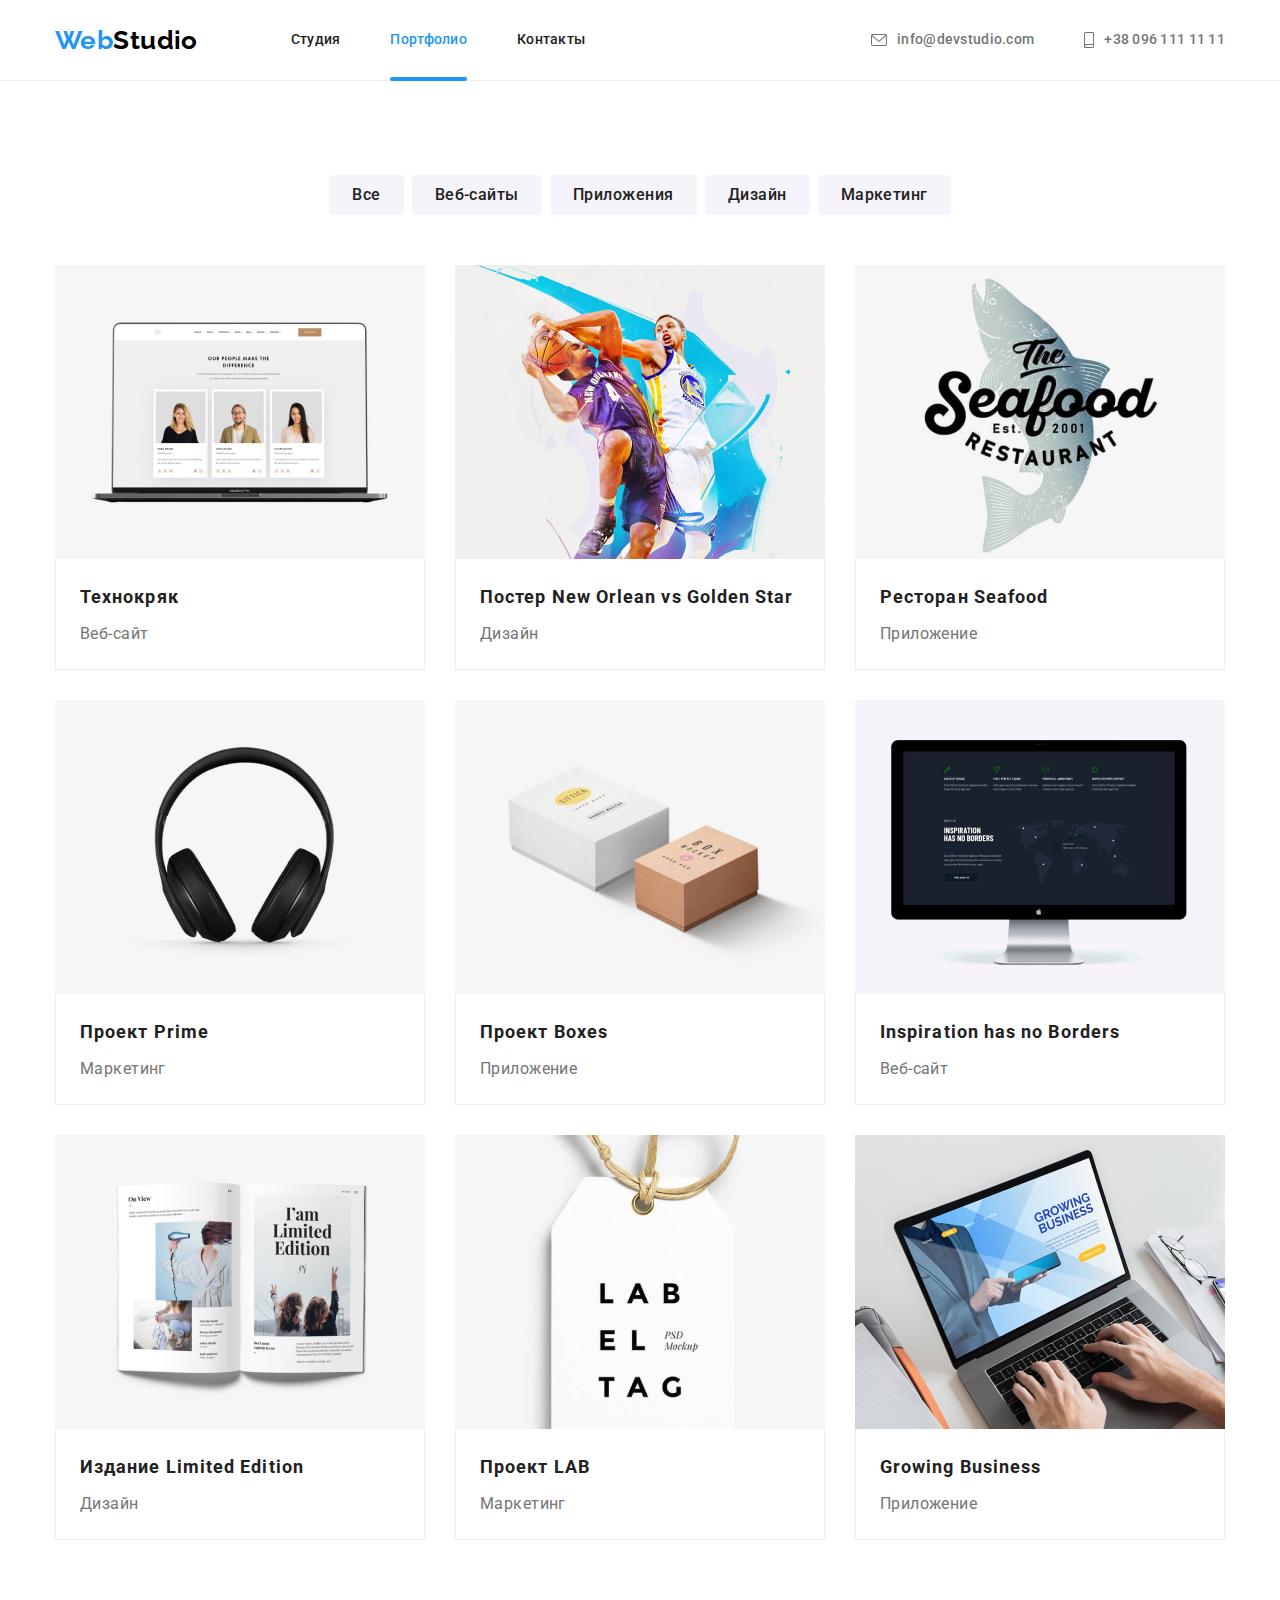
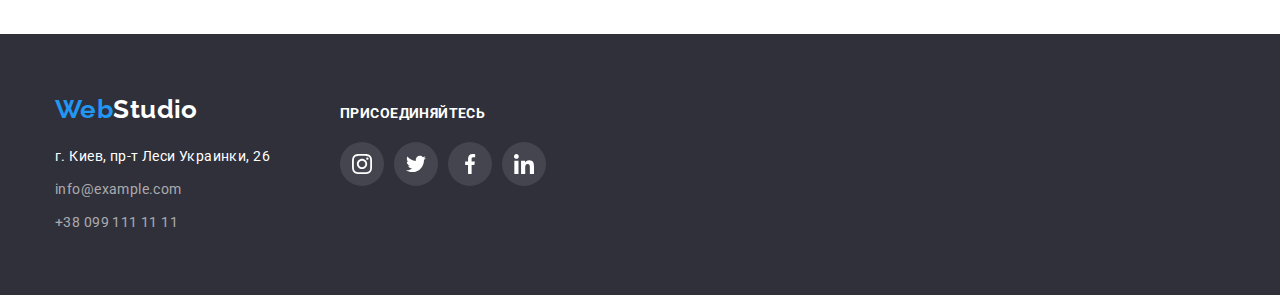
==== portfolio.html @ 576c36a4 "Добавляет файлы в репозиторий" ====
<!DOCTYPE html>
<html lang="ru">
  <head>
    <meta charset="UTF-8" />
    <meta http-equiv="X-UA-Compatible" content="IE=edge" />
    <meta name="viewport" content="width=device-width, initial-scale=1.0" />
    <link rel="preconnect" href="https://fonts.googleapis.com" />
    <link rel="preconnect" href="https://fonts.gstatic.com" crossorigin />
    <link
      href="https://fonts.googleapis.com/css2?family=Raleway:wght@700&family=Roboto:wght@400;500;700;900&display=swap"
      rel="stylesheet"
    />
    <title>Document</title>
    <link
      rel="stylesheet"
      href="https://cdnjs.cloudflare.com/ajax/libs/modern-normalize/1.1.0/modern-normalize.min.css"
    />
    <link rel="stylesheet" href="./css/styles.css" />
  </head>
  <body>
    <!--Верхняя линия/навигация-->
    <header class="header">
      <div class="conteiner header-conteiner">
        <nav class="header-nav">
          <a href="/" class="logo"
            >Web<span class="logo-header">Studio</span>
          </a>
          <ul class="list menu-nav">
            <li class="item">
              <a href="./index.html" class="link">Студия</a>
            </li>
            <li class="item">
              <a href="./portfolio.html" class="link current">Портфолио</a>
            </li>
            <li class="item"><a href="" class="link">Контакты</a></li>
          </ul>
        </nav>
        <ul class="list contacts">
          <li class="item">
            <a href="mailto:info@devstudio.com" class="contact-link">
              <svg class="icon" width="16" height="14">
                <use href="./img/icons.svg#icon-envelope"></use>
              </svg>
              info@devstudio.com</a
            >
          </li>
          <li class="item">
            <a href="tel:+380961111111" class="contact-link">
              <svg class="icon" width="10" height="16">
                <use href="./img/icons.svg#icon-smartphone"></use>
              </svg>
              +38 096 111 11 11</a
            >
          </li>
        </ul>
      </div>
    </header>
    <!--Уникальный контент-->
    <main>
      <section class="section">
        <div class="conteiner">
          <h1 class="visually-hidden">портфолио</h1>
          <ul class="list filter">
            <li class="filter-item">
              <button type="button" class="filter-btn">Все</button>
            </li>
            <li class="filter-item">
              <button type="button" class="filter-btn">Веб-сайты</button>
            </li>
            <li class="filter-item">
              <button type="button" class="filter-btn">Приложения</button>
            </li>
            <li class="filter-item">
              <button type="button" class="filter-btn">Дизайн</button>
            </li>
            <li class="filter-item">
              <button type="button" class="filter-btn">Маркетинг</button>
            </li>
          </ul>
          <ul class="list portfolio-list">
            <li class="portfolio-item">
              <a href="" class="portfolio-link">
                <div class="portfolio-content">
                  <div class="desc-wrap">
                    <img
                      src="./img/project1.jpg"
                      alt="Страница Веб-сайта"
                      width="370"
                      class="portf"
                    />
                    <p class="product-desc">
                      Ресурс предлагает комплексные предложения с разным уровнем
                      функционала и сервисов. Все эт о позволит посетителю
                      получить исчерпывающие сведения о компании или частном
                      лице.
                    </p>
                  </div>
                  <div class="portfolio-desc">
                    <h2 class="portfolio-title">Технокряк</h2>
                    <p class="portfolio-text">Веб-сайт</p>
                  </div>
                </div>
              </a>
            </li>
            <li class="portfolio-item">
              <a href="" class="portfolio-link">
                <div class="portfolio-content">
                  <div class="desc-wrap">
                    <img
                      src="./img/project2.jpg"
                      alt="Баскетболисты в прыжке"
                      width="370"
                    />
                    <p class="product-desc">
                      Ресурс предлагает комплексные предложения с разным уровнем
                      функционала и сервисов. Все эт о позволит посетителю
                      получить исчерпывающие сведения о компании или частном
                      лице.
                    </p>
                  </div>
                  <div class="portfolio-desc">
                    <h2 class="portfolio-title">
                      Постер New Orlean vs Golden Star
                    </h2>
                    <p class="portfolio-text">Дизайн</p>
                  </div>
                </div>
              </a>
            </li>
            <li class="portfolio-item">
              <a href="" class="portfolio-link">
                <div class="portfolio-content">
                  <div class="desc-wrap">
                    <img
                      src="./img/project3.jpg"
                      alt="Логотип ресторана с рыбой"
                      width="370"
                    />
                    <p class="product-desc">
                      Ресурс предлагает комплексные предложения с разным уровнем
                      функционала и сервисов. Все эт о позволит посетителю
                      получить исчерпывающие сведения о компании или частном
                      лице.
                    </p>
                  </div>
                  <div class="portfolio-desc">
                    <h2 class="portfolio-title">Ресторан Seafood</h2>
                    <p class="portfolio-text">Приложение</p>
                  </div>
                </div>
              </a>
            </li>
            <li class="portfolio-item">
              <a href="" class="portfolio-link">
                <div class="portfolio-content">
                  <div class="desc-wrap">
                    <img
                      src="./img/project4.jpg"
                      alt="Черные наушники"
                      width="370"
                    />
                    <p class="product-desc">
                      Ресурс предлагает комплексные предложения с разным уровнем
                      функционала и сервисов. Все эт о позволит посетителю
                      получить исчерпывающие сведения о компании или частном
                      лице.
                    </p>
                  </div>
                  <div class="portfolio-desc">
                    <h2 class="portfolio-title">Проект Prime</h2>
                    <p class="portfolio-text">Маркетинг</p>
                  </div>
                </div>
              </a>
            </li>
            <li class="portfolio-item">
              <a href="" class="portfolio-link">
                <div class="portfolio-content">
                  <div class="desc-wrap">
                    <img
                      src="./img/project5.jpg"
                      alt="Две коробочки"
                      width="370"
                    />
                    <p class="product-desc">
                      Ресурс предлагает комплексные предложения с разным уровнем
                      функционала и сервисов. Все эт о позволит посетителю
                      получить исчерпывающие сведения о компании или частном
                      лице.
                    </p>
                  </div>
                  <div class="portfolio-desc">
                    <h2 class="portfolio-title">Проект Boxes</h2>
                    <p class="portfolio-text">Приложение</p>
                  </div>
                </div>
              </a>
            </li>
            <li class="portfolio-item">
              <a href="" class="portfolio-link">
                <div class="portfolio-content">
                  <div class="desc-wrap">
                    <img
                      src="./img/project6.jpg"
                      alt="Монитор с информацией"
                      width="370"
                    />
                    <p class="product-desc">
                      Ресурс предлагает комплексные предложения с разным уровнем
                      функционала и сервисов. Все эт о позволит посетителю
                      получить исчерпывающие сведения о компании или частном
                      лице.
                    </p>
                  </div>
                  <div class="portfolio-desc">
                    <h2 class="portfolio-title">Inspiration has no Borders</h2>
                    <p class="portfolio-text">Веб-сайт</p>
                  </div>
                </div>
              </a>
            </li>
            <li class="portfolio-item">
              <a href="" class="portfolio-link">
                <div class="portfolio-content">
                  <div class="desc-wrap">
                    <img
                      src="./img/project7.jpg"
                      alt="Разворот журнала"
                      width="370"
                    />
                    <p class="product-desc">
                      Ресурс предлагает комплексные предложения с разным уровнем
                      функционала и сервисов. Все эт о позволит посетителю
                      получить исчерпывающие сведения о компании или частном
                      лице.
                    </p>
                  </div>
                  <div class="portfolio-desc">
                    <h2 class="portfolio-title">Издание Limited Edition</h2>
                    <p class="portfolio-text">Дизайн</p>
                  </div>
                </div>
              </a>
            </li>
            <li class="portfolio-item">
              <a href="" class="portfolio-link">
                <div class="portfolio-content">
                  <div class="desc-wrap">
                    <img
                      src="./img/project8.jpg"
                      alt="Лейба с надписью"
                      width="370"
                    />
                    <p class="product-desc">
                      Ресурс предлагает комплексные предложения с разным уровнем
                      функционала и сервисов. Все эт о позволит посетителю
                      получить исчерпывающие сведения о компании или частном
                      лице.
                    </p>
                  </div>
                  <div class="portfolio-desc">
                    <h2 class="portfolio-title">Проект LAB</h2>
                    <p class="portfolio-text">Маркетинг</p>
                  </div>
                </div>
              </a>
            </li>
            <li class="portfolio-item">
              <a href="" class="portfolio-link">
                <div class="portfolio-content">
                  <div class="desc-wrap">
                    <img
                      src="./img/project9.jpg"
                      alt="Реклама на ноутбуке"
                      width="370"
                    />
                    <p class="product-desc">
                      Ресурс предлагает комплексные предложения с разным уровнем
                      функционала и сервисов. Все эт о позволит посетителю
                      получить исчерпывающие сведения о компании или частном
                      лице.
                    </p>
                  </div>
                  <div class="portfolio-desc">
                    <h2 class="portfolio-title">Growing Business</h2>
                    <p class="portfolio-text">Приложение</p>
                  </div>
                </div>
              </a>
            </li>
          </ul>
        </div>
      </section>
    </main>
    <!--Подвал-->
    <footer class="footer">
      <div class="conteiner footer-content">
        <div class="contact-address">
          <a href="/" class="logo bottom-logo"
            >Web<span class="logo-footer">Studio</span>
          </a>
          <address class="location">г. Киев, пр-т Леси Украинки, 26</address>
          <ul class="list footer-contacts">
            <li class="contact-item">
              <a href="mailto:info@example.com" class="footer-link"
                >info@example.com</a
              >
            </li>
            <li class="contact-item">
              <a href="tel:+380991111111" class="footer-link"
                >+38 099 111 11 11</a
              >
            </li>
          </ul>
        </div>
        <div class="soc-icon-footer">
          <h2 class="title-footer">присоединяйтесь</h2>
          <ul class="list soc-icon-list">
            <li class="soc-icon-item">
              <a href="" class="soc-icon-link social-link">
                <svg class="soc-icon" width="20" height="20">
                  <use href="./img/icons.svg#icon-instagram"></use>
                </svg>
              </a>
            </li>
            <li class="soc-icon-item">
              <a href="" class="soc-icon-link social-link">
                <svg class="soc-icon" width="20" height="20">
                  <use href="./img/icons.svg#icon-twitter"></use>
                </svg>
              </a>
            </li>
            <li class="soc-icon-item">
              <a href="" class="soc-icon-link social-link">
                <svg class="soc-icon" width="20" height="20">
                  <use href="./img/icons.svg#icon-facebook"></use>
                </svg>
              </a>
            </li>
            <li class="soc-icon-item">
              <a href="" class="soc-icon-link social-link">
                <svg class="soc-icon" width="20" height="20">
                  <use href="./img/icons.svg#icon-linkedin"></use>
                </svg>
              </a>
            </li>
          </ul>
        </div>
      </div>
    </footer>
  </body>
</html>
---- css/styles.css ----
/* основной цвет текста #212121 */
/* вторичный цвет текста #757575 */
/* акцент #2196F3 */
/* цвет активной кнопки #188CE8 */
/* цвет фона #FFFFFF */
/* цвет заливки секции #2F303A
            #F5F4FA */

:root {
  --primary-text-color: #757575;
  --title-text-color: #212121;
  --second-text-color: #ffffff;
  --accent-color: #2196f3;
  --main-backgr-color: #ffffff;
  --special-backgr-color: #2f303a;
  --portfolio-backgr-color: #f5f4fa;
  --link-color: #afb1b8;
}

p,
h1,
h2,
h3,
h4 {
  margin: 0;
}
img {
  display: block;
  max-width: 100%;
  height: auto;
}

body {
  color: var(--primary-text-color);
  background-color: var(--main-backgr-color);

  font-family: "Roboto", sans-serif;
  font-size: 14px;
  letter-spacing: 0.03em;
}

.list {
  padding: 0;
  margin: 0;
  list-style: none;
}

.visually-hidden {
  position: absolute;
  white-space: nowrap;
  width: 1px;
  height: 1px;
  overflow: hidden;
  border: 0;
  padding: 0;
  clip: rect(0 0 0 0);
  clip-path: inset(50%);
  margin: -1px;
}

/*------------------ВЕРХНЯЯ ЛИНИЯ----------------- */

.conteiner {
  margin-left: auto;
  margin-right: auto;
  width: 1200px;
  padding: 0 15px;
  /* outline: 2px solid red; */
}

.header {
  border-bottom: 1px solid #ececec;
}

.header-conteiner {
  display: flex;
  align-items: center;
}

.header-nav {
  display: flex;
  align-items: center;
}

.menu-nav {
  display: flex;
  margin-left: 93px;
}

.item:not(:last-child) {
  margin-right: 50px;
}

.contacts {
  display: flex;
  margin-left: auto;
}

.logo {
  color: var(--accent-color);
  text-decoration: none;

  font-family: "Raleway", sans-serif;
  font-weight: 700;
  font-size: 26px;
  line-height: 1.19;
}

.logo-header {
  color: #000000;
}

.menu-nav,
.contacts {
  font-weight: 500;
  line-height: 1.14;
  letter-spacing: 0.02em;
}

.link {
  display: block;
  padding: 32px 0;

  color: var(--title-text-color);
  text-decoration: none;

  transition: color 250ms cubic-bezier(0.4, 0, 0.2, 1);
}

.link:hover,
.link:focus,
.contact-link:hover,
.contact-link:focus {
  color: var(--accent-color);
}

.current {
  position: relative;
  color: var(--accent-color);
}

.current::after {
  display: block;
  content: "";
  position: absolute;
  bottom: 0;
  transform: translateY(1px);
  width: 100%;
  height: 4px;
  background: #2196f3;
  border-radius: 2px;
}

.contact-link {
  display: flex;
  align-items: center;
  padding: 32px 0;

  color: var(--primary-text-color);
  text-decoration: none;

  transition: color 250ms cubic-bezier(0.4, 0, 0.2, 1);
}

.icon {
  margin-right: 10px;
  fill: currentColor;
}

/* --------------------СЕКЦИЯ ШАПКА---------------------- */

.hero {
  max-width: 1600px;
  height: 600px;
  margin-left: auto;
  margin-right: auto;
  background-color: var(--special-backgr-color);
  text-align: center;
  padding: 200px 0;
  background-image: linear-gradient(
      rgba(47, 48, 58, 0.4),
      rgba(47, 48, 58, 0.4)
    ),
    url("../img/hero.jpg");
  background-repeat: no-repeat;
  background-position: center;
  background-size: cover;
}

.hero-title {
  max-width: 696px;
  margin: 0 auto 30px;

  color: var(--second-text-color);

  font-weight: 900;
  font-size: 44px;
  line-height: 1.36;
  letter-spacing: 0.06em;
  text-transform: uppercase;
  text-align: center;
}

.hero-btn {
  color: var(--second-text-color);
  background-color: var(--accent-color);
  cursor: pointer;

  font-weight: 700;
  font-size: 16px;
  line-height: 1.88;
  letter-spacing: 0.06em;
  border-radius: 4px;
  padding: 10px 32px;
  min-width: 200px;
  border: 1px solid transparent;

  transition-property: background-color;
  transition-duration: 250ms;
  transition-timing-function: cubic-bezier(0.4, 0, 0.2, 1);
}

.hero-btn:hover,
.hero-btn:focus {
  background-color: #188ce8;
}

/* -------------------СЕКЦИИ------------------ */

.section {
  padding-top: 94px;
  padding-bottom: 94px;
}

.benefits-list {
  display: flex;
  margin-left: -30px;
}

.benefits-item {
  width: calc(100% / 4 - 30px);
  margin-left: 30px;
}

.place-icon {
  display: flex;
  width: 100%;
  height: 120px;
  align-items: center;
  justify-content: center;

  background-color: var(--portfolio-backgr-color);
  border-radius: 4px;
  margin-bottom: 30px;
}

.benefits-title {
  margin-bottom: 10px;
  color: var(--title-text-color);

  font-size: 14px;
  line-height: 1.14;
  text-transform: uppercase;
}

.benefits-text {
  line-height: 1.71;
}

.work {
  padding-top: 0;
}

.work-list {
  display: flex;
  margin-left: -30px;
}

.work-item {
  width: calc(100% / 3 - 30px);
  margin-left: 30px;
}

.work-desc {
  position: relative;
}

.work-text {
  position: absolute;
  bottom: 0;
  width: 100%;
  padding: 27px 0;
  color: var(--second-text-color);
  background-color: rgba(47, 48, 58, 0.8);

  font-weight: 700;
  font-size: 14px;
  line-height: 1.14;
  text-transform: uppercase;
  text-align: center;
}

.work-title,
.team-title,
.clients-title {
  margin-bottom: 50px;
  color: var(--title-text-color);

  font-size: 36px;
  line-height: 1.16;
  text-align: center;
}

/* ---------------------СЕКЦИЯ КОМАНДА--------------------- */

.team {
  background-color: var(--portfolio-backgr-color);
}

.team-list {
  display: flex;
  margin: -15px;
}

.team-card {
  flex-basis: calc(100% / 4 - 30px);
  margin: 15px;

  box-shadow: 0px 1px 3px rgba(0, 0, 0, 0.12), 0px 1px 1px rgba(0, 0, 0, 0.14),
    0px 2px 1px rgba(0, 0, 0, 0.2);
  border-radius: 0px 0px 4px 4px;
}

.team-card {
  background-color: var(--main-backgr-color);
}

.team-desc {
  padding: 30px 0;
}

.team-name {
  margin-bottom: 10px;
  color: var(--title-text-color);

  font-weight: 500;
  font-size: 16px;
  line-height: 1.19;
  text-align: center;
}

.team-prof {
  margin-bottom: 16px;
  font-size: 16px;
  line-height: 1.19;
  text-align: center;
}

.soc-icon-list {
  display: flex;
  justify-content: center;
}

.soc-icon-item {
  width: 44px;
  height: 44px;
  margin-left: 10px;
}

.soc-icon-item:first-child {
  margin-left: 0;
}

.soc-icon-link {
  display: flex;
  align-items: center;
  justify-content: center;
  width: 100%;
  height: 100%;
  border-radius: 50%;
  color: var(--link-color);

  transition-property: background-color, color;
  transition-duration: 250ms;
  transition-timing-function: cubic-bezier(0.4, 0, 0.2, 1);
}

.soc-icon {
  fill: currentColor;
}

.soc-icon-link:hover,
.soc-icon-link:focus {
  background-color: var(--accent-color);
  color: var(--second-text-color);
}

/* ---------------------СЕКЦИЯ КЛИЕНТЫ--------------------- */

.clients-icon-list {
  display: flex;
  justify-content: center;
}

.clients-icon-item {
  width: 170px;
  height: 92px;
}

.clients-icon-item + .clients-icon-item {
  margin-left: 30px;
}

.clients-icon-link {
  display: flex;
  align-items: center;
  justify-content: center;
  width: 100%;
  height: 100%;
  border-radius: 4px;
  color: var(--link-color);
  border: 1px solid var(--link-color);

  transition: color 250ms cubic-bezier(0.4, 0, 0.2, 1),
    border 250ms cubic-bezier(0.4, 0, 0.2, 1);
}

.clients-icon {
  fill: currentColor;
}

.clients-icon-link:hover,
.clients-icon-link:focus {
  color: var(--accent-color);
  border: 1px solid var(--accent-color);
}
/* ---------------------ПОРТФОЛИО--------------------- */

.filter {
  display: flex;
  justify-content: center;
  margin-bottom: 50px;
}

.filter-item + .filter-item {
  margin-left: 8px;
}

.filter-btn {
  color: var(--title-text-color);
  background-color: var(--portfolio-backgr-color);
  cursor: pointer;

  font-weight: 500;
  font-size: 16px;
  line-height: 1.63;
  letter-spacing: 0.03em;
  border-radius: 4px;
  padding: 6px 22px;
  min-width: 73px;
  border: 1px solid transparent;

  transition-property: color, background-color, box-shadow;
  transition-duration: 250ms;
  transition-timing-function: cubic-bezier(0.4, 0, 0.2, 1);
}

.filter-btn:hover,
.filter-btn:focus {
  color: var(--second-text-color);
  background-color: var(--accent-color);
  box-shadow: 0px 3px 1px rgba(0, 0, 0, 0.1), 0px 1px 2px rgba(0, 0, 0, 0.08),
    0px 2px 2px rgba(0, 0, 0, 0.12);
}

.portfolio-link {
  text-decoration: none;
}

.portfolio-list {
  display: flex;
  flex-wrap: wrap;
  margin: -15px;
}

.portfolio-item {
  flex-basis: calc(100% / 3 - 30px);
  margin: 15px;
}

.desc-wrap {
  position: relative;
  overflow: hidden;
}

.product-desc {
  position: absolute;
  top: 0;

  padding: 63px 24px;
  height: 100%;
  font-size: 18px;
  line-height: 1.56;
  color: var(--second-text-color);
  background-color: rgba(33, 150, 243, 0.9);

  transform: translateY(101%);
  transition: transform 250ms cubic-bezier(0.4, 0, 0.2, 1);
}

.portfolio-link:hover .product-desc,
.portfolio-link:focus .product-desc {
  transform: translateY(0);
}

.portfolio-desc {
  padding: 20px 24px;
  border: 1px solid #eeeeee;
  border-top: 0;
}

.portfolio-title {
  margin-bottom: 4px;
  color: var(--title-text-color);

  font-size: 18px;
  line-height: 2;
  letter-spacing: 0.06em;
}

.portfolio-text {
  color: var(--primary-text-color);
  font-size: 16px;
  line-height: 1.88;
}

.portfolio-content {
  transition: box-shadow 250ms cubic-bezier(0.4, 0, 0.2, 1);
}

.portfolio-link:hover .portfolio-content,
.portfolio-link:focus .portfolio-content {
  box-shadow: 0px 1px 1px rgba(0, 0, 0, 0.12), 0px 4px 4px rgba(0, 0, 0, 0.06),
    1px 4px 6px rgba(0, 0, 0, 0.16);
}

/* -------------------ПОДВАЛ------------------- */

.footer {
  padding: 60px 0;
  background-color: var(--special-backgr-color);
}

.footer-content {
  display: flex;
  align-items: baseline;
}

.bottom-logo {
  display: inline-block;
  margin-bottom: 20px;
}

.logo-footer,
.location {
  color: var(--second-text-color);
}

.location,
.contact-item:not(:last-child) {
  margin-bottom: 9px;
}

.footer-contacts,
.location {
  font-style: normal;
  line-height: 1.71;
}

.footer-link {
  text-decoration: none;
  color: rgba(255, 255, 255, 0.6);

  transition: color 250ms cubic-bezier(0.4, 0, 0.2, 1);
}

.footer-link:hover,
.footer-link:focus {
  color: var(--accent-color);
}

.soc-icon-footer {
  margin-left: 70px;
}

.title-footer {
  margin-bottom: 20px;
  color: var(--second-text-color);

  font-size: 14px;
  line-height: 1.14;
  text-transform: uppercase;
}

.social-link {
  color: var(--second-text-color);
  background-color: rgba(100%, 100%, 100%, 10%);
}

/* --------------МОДАЛЬНОЕ ОКНО------------- */

.backdrop {
  position: fixed;
  top: 0;
  left: 0;
  width: 100%;
  height: 100%;
  background-color: rgba(0, 0, 0, 0.2);
  transition: opacity 250ms cubic-bezier(0.4, 0, 0.2, 1),
    visibility 250ms cubic-bezier(0.4, 0, 0.2, 1);
}

.backdrop.is-hidden .modal {
  transform: translate(-50%, -50%) scale(0);
}

.modal {
  position: absolute;
  top: 50%;
  left: 50%;
  transform: translate(-50%, -50%) scale(1);
  transform-origin: top left;
  width: 528px;
  min-height: 581px;
  background-color: var(--main-backgr-color);
  border-radius: 4px;
  transition: transform 250ms cubic-bezier(0.4, 0, 0.2, 1);
}

.modal-close-btn {
  position: absolute;
  top: 8px;
  right: 8px;
  cursor: pointer;

  width: 30px;
  height: 30px;
  border: 1px solid rgba(0, 0, 0, 0.1);
  border-radius: 50%;
  background-color: transparent;
  display: flex;
  align-items: center;
  justify-content: center;
}

.is-hidden {
  opacity: 0;
  visibility: hidden;
  pointer-events: none;
}

.no-scroll {
  overflow: hidden;
}
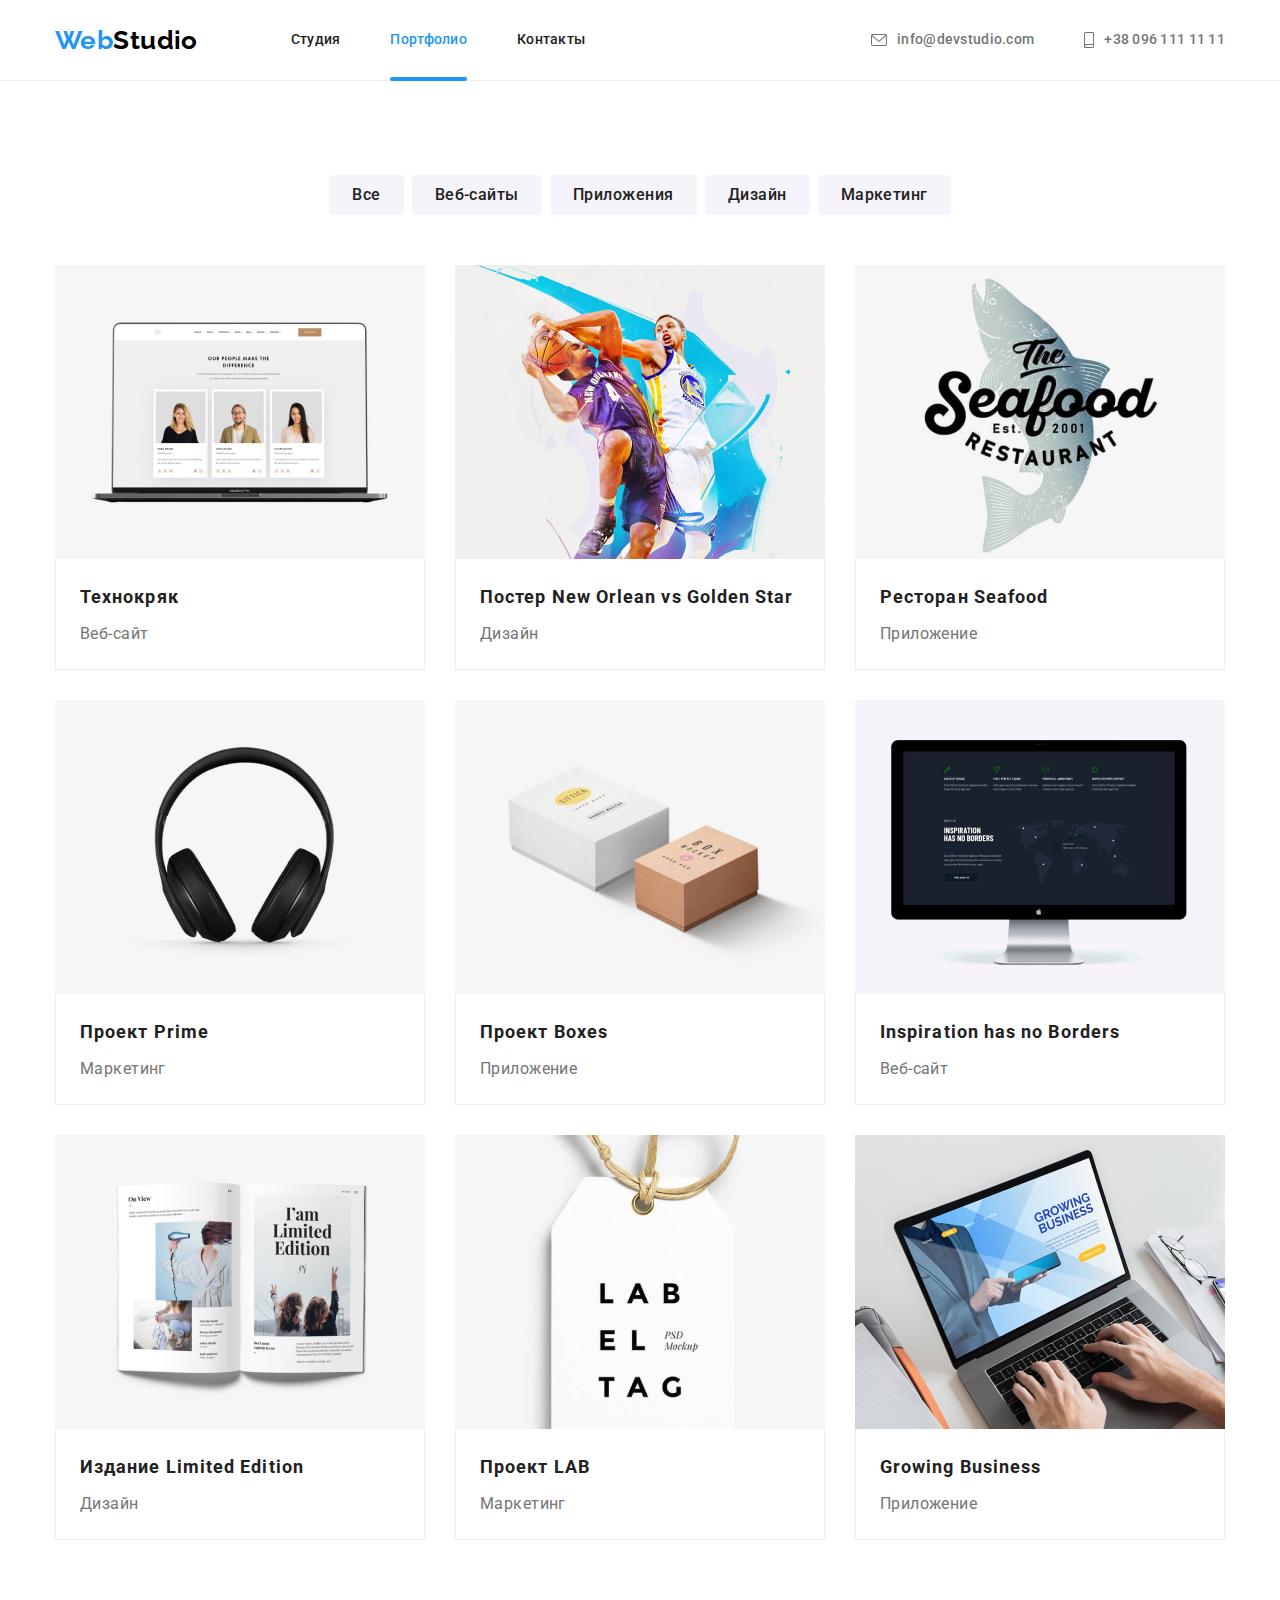
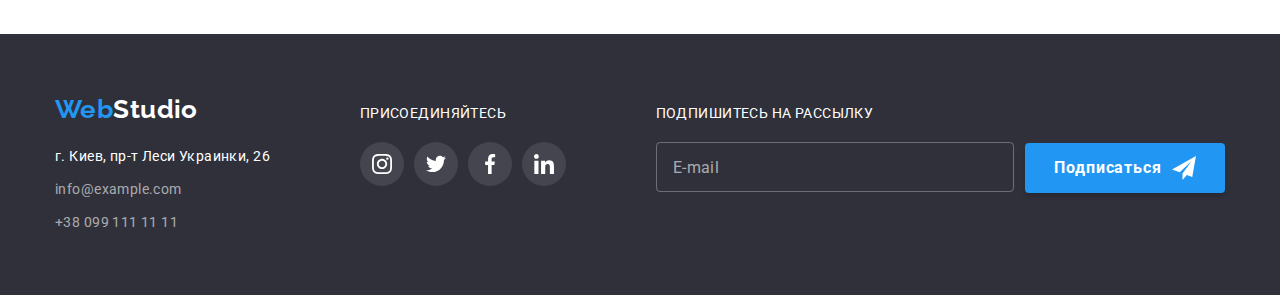
==== commit cd9f44aa: "Добавляет форму рассылки на страницу потфолио" ====
--- a/portfolio.html
+++ b/portfolio.html
@@ -314,7 +314,7 @@
           </ul>
         </div>
         <div class="soc-icon-footer">
-          <h2 class="title-footer">присоединяйтесь</h2>
+          <p class="actions-footer">присоединяйтесь</p>
           <ul class="list soc-icon-list">
             <li class="soc-icon-item">
               <a href="" class="soc-icon-link social-link">
@@ -346,6 +346,24 @@
             </li>
           </ul>
         </div>
+        <div class="newsletter">
+          <p class="actions-footer">Подпишитесь на рассылку</p>
+          <form>
+            <input
+              type="email"
+              name="user-email"
+              class="mail-input"
+              placeholder="E-mail"
+              required
+            />
+            <button type="submit" class="btn send-btn">
+              Подписаться
+              <svg class="icon-send" width="24" height="24">
+                <use href="./img/icons.svg#icon-send"></use>
+              </svg>
+            </button>
+          </form>
+        </div>
       </div>
     </footer>
   </body>
--- a/css/styles.css
+++ b/css/styles.css
@@ -201,7 +201,7 @@
   text-align: center;
 }
 
-.hero-btn {
+.btn {
   color: var(--second-text-color);
   background-color: var(--accent-color);
   cursor: pointer;
@@ -211,17 +211,16 @@
   line-height: 1.88;
   letter-spacing: 0.06em;
   border-radius: 4px;
-  padding: 10px 32px;
+  box-shadow: 0px 4px 4px rgba(0, 0, 0, 0.15);
+  padding: 10px 0;
   min-width: 200px;
-  border: 1px solid transparent;
-
-  transition-property: background-color;
-  transition-duration: 250ms;
-  transition-timing-function: cubic-bezier(0.4, 0, 0.2, 1);
-}
-
-.hero-btn:hover,
-.hero-btn:focus {
+  border: 0;
+
+  transition: background-color 250ms cubic-bezier(0.4, 0, 0.2, 1);
+}
+
+.btn:hover,
+.btn:focus {
   background-color: #188ce8;
 }
 
@@ -554,6 +553,7 @@
 .footer-content {
   display: flex;
   align-items: baseline;
+  justify-content: space-between;
 }
 
 .bottom-logo {
@@ -589,11 +589,7 @@
   color: var(--accent-color);
 }
 
-.soc-icon-footer {
-  margin-left: 70px;
-}
-
-.title-footer {
+.actions-footer {
   margin-bottom: 20px;
   color: var(--second-text-color);
 
@@ -607,7 +603,39 @@
   background-color: rgba(100%, 100%, 100%, 10%);
 }
 
-/* --------------МОДАЛЬНОЕ ОКНО------------- */
+.mail-input {
+  width: 358px;
+  height: 50px;
+  padding-left: 16px;
+
+  color: rgba(255, 255, 255, 0.6);
+  font-size: 16px;
+  line-height: 1.25;
+  letter-spacing: 0.03em;
+
+  background-color: transparent;
+  border-radius: 4px;
+  border: 1px solid rgba(255, 255, 255, 0.3);
+}
+
+.mail-input::placeholder {
+  color: rgba(255, 255, 255, 0.6);
+  font-size: 16px;
+  line-height: 1.25;
+  letter-spacing: 0.03em;
+}
+
+.send-btn {
+  display: inline-flex;
+  align-items: center;
+  justify-content: center;
+  margin-left: 8px;
+}
+
+.icon-send {
+  margin-left: 10px;
+}
+/* -----------------МОДАЛЬНОЕ ОКНО--------------- */
 
 .backdrop {
   position: fixed;
@@ -628,6 +656,7 @@
   position: absolute;
   top: 50%;
   left: 50%;
+  padding: 40px;
   transform: translate(-50%, -50%) scale(1);
   transform-origin: top left;
   width: 528px;
@@ -643,6 +672,7 @@
   right: 8px;
   cursor: pointer;
 
+  padding: 0;
   width: 30px;
   height: 30px;
   border: 1px solid rgba(0, 0, 0, 0.1);
@@ -651,6 +681,137 @@
   display: flex;
   align-items: center;
   justify-content: center;
+  outline: transparent;
+  transition: fill 250ms cubic-bezier(0.4, 0, 0.2, 1);
+}
+
+.modal-close-btn:hover,
+.modal-close-btn:focus {
+  fill: var(--accent-color);
+}
+
+.modal-title {
+  font-weight: 700;
+  font-size: 20px;
+  line-height: 1.15;
+  text-align: center;
+  letter-spacing: 0.03em;
+  color: var(--title-text-color);
+  margin-bottom: 12px;
+}
+
+.modal-field + .modal-field {
+  margin-top: 10px;
+}
+
+.input-wrap {
+  position: relative;
+}
+
+.input-icon {
+  position: absolute;
+  left: 12px;
+  top: 50%;
+  transform: translateY(-50%);
+  transition: fill 250ms cubic-bezier(0.4, 0, 0.2, 1);
+}
+
+.modal-label {
+  display: block;
+  margin-bottom: 4px;
+  font-size: 12px;
+  line-height: 1.17;
+  letter-spacing: 0.01em;
+}
+
+.modal-input {
+  width: 100%;
+  height: 40px;
+  border: 1px solid rgba(33, 33, 33, 0.2);
+  border-radius: 4px;
+  background-color: transparent;
+  padding-left: 35px;
+  outline: transparent;
+  transition: border-color 250ms cubic-bezier(0.4, 0, 0.2, 1);
+}
+
+.modal-input:focus,
+.modal-input:hover,
+.modal-text:focus,
+.modal-text:hover {
+  border-color: var(--accent-color);
+}
+
+.modal-input:focus + .input-icon,
+.modal-input:hover + .input-icon {
+  fill: var(--accent-color);
+}
+
+.modal-text {
+  width: 100%;
+  height: 120px;
+  padding: 12px 16px;
+  border: 1px solid rgba(33, 33, 33, 0.2);
+  border-radius: 4px;
+  resize: none;
+  outline: transparent;
+  transition: border-color 250ms cubic-bezier(0.4, 0, 0.2, 1);
+}
+
+.modal-text::placeholder {
+  font-size: 12px;
+  line-height: 1.17;
+  letter-spacing: 0.01em;
+  color: rgba(117, 117, 117, 0.5);
+}
+
+.modal-check {
+  margin-top: 20px;
+  margin-bottom: 30px;
+}
+
+.icon-wrap {
+  width: 16px;
+  height: 15px;
+  border: 2px solid var(--title-text-color);
+  border-radius: 2px;
+  margin-right: 7px;
+  display: flex;
+  align-items: center;
+  justify-content: center;
+  transition: background-color 250ms cubic-bezier(0.4, 0, 0.2, 1),
+    border 250ms cubic-bezier(0.4, 0, 0.2, 1);
+}
+
+.label-check {
+  display: flex;
+  align-items: center;
+  justify-content: center;
+
+  line-height: 1.17;
+}
+
+.icon-check {
+  fill: transparent;
+  transition: fill 250ms cubic-bezier(0.4, 0, 0.2, 1);
+}
+
+.input-check:checked + .label-check .icon-wrap {
+  background-color: var(--accent-color);
+  border: none;
+}
+
+.input-check:checked + .label-check .icon-check {
+  fill: var(--second-text-color);
+}
+
+.agreement-link {
+  color: var(--accent-color);
+}
+
+.button {
+  display: block;
+  margin: 0 auto;
 }
 
 .is-hidden {
